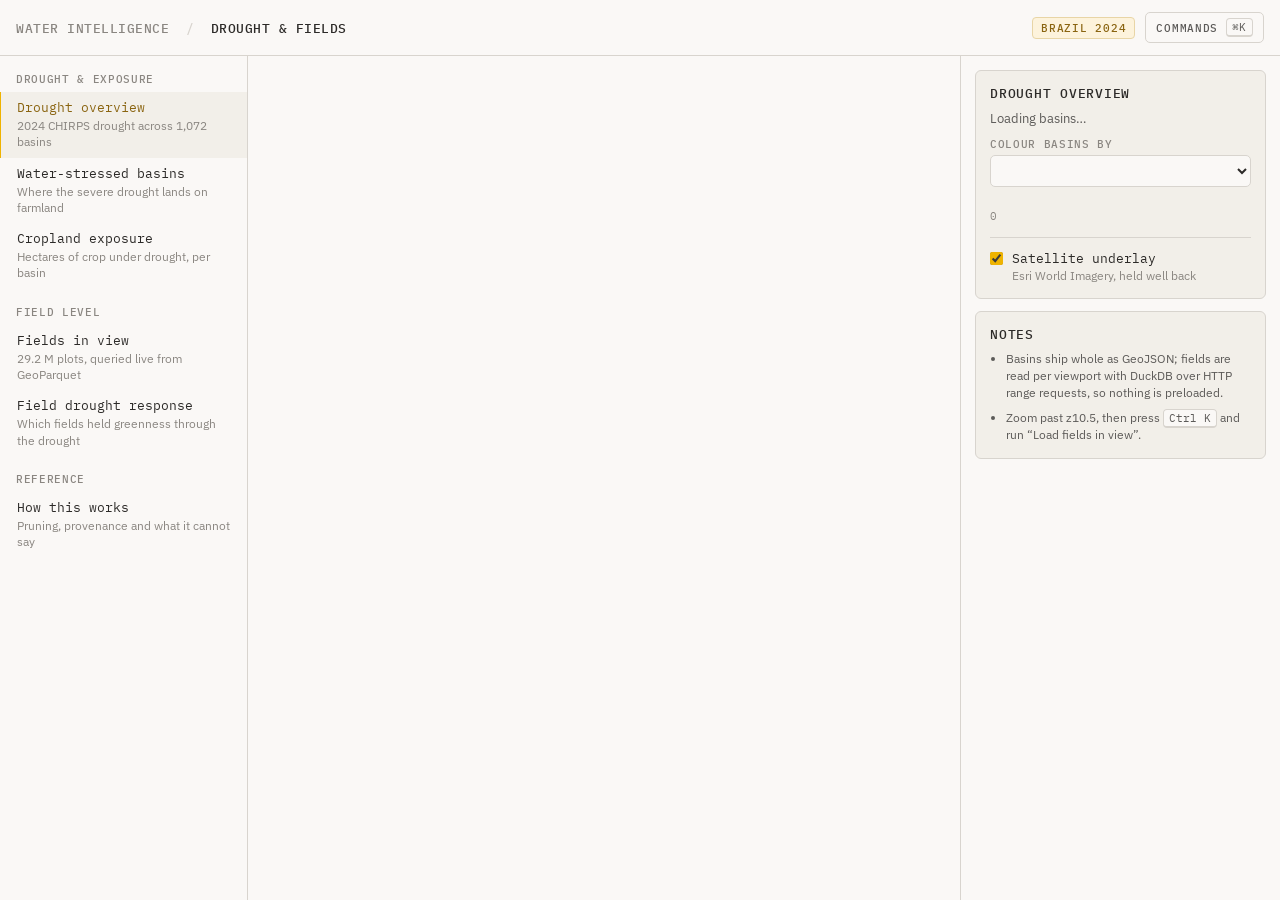
==== index.html @ f7aba3d2 "Brazil drought and fields: analysis, app, and public build Basin-scale CHIRPS drought for 2024 joine" ====
<!doctype html>
<html lang="en">
<head>
<meta charset="utf-8">
<meta name="viewport" content="width=device-width,initial-scale=1">
<title>Drought and Fields</title>
<link rel="preconnect" href="https://fonts.googleapis.com">
<link rel="preconnect" href="https://fonts.gstatic.com" crossorigin>
<link rel="stylesheet" href="https://fonts.googleapis.com/css2?family=IBM+Plex+Mono:wght@400;500;600&family=IBM+Plex+Sans:wght@400;500;600&display=swap">
<!-- MapLibre is vendored rather than pulled from a CDN: it tiles GeoJSON in a web
     worker, and a cross-origin script cannot spawn that worker, so the map paints its
     background and then silently never renders a single data layer. -->
<link rel="stylesheet" href="./vendor/maplibre-gl.css">
<link rel="stylesheet" href="./src/app.css">
</head>
<body>

<header class="header">
  <div class="crumbs">
    <span class="crumb-root">WATER INTELLIGENCE</span>
    <span class="crumb-sep">/</span>
    <span class="crumb-leaf">DROUGHT &amp; FIELDS</span>
  </div>
  <div class="header-right">
    <span class="badge" id="scopeBadge">BRAZIL 2024</span>
    <button class="ghost" id="paletteBtn" type="button">
      <span>COMMANDS</span><kbd id="kbdHint">⌘K</kbd>
    </button>
  </div>
</header>

<div class="shell">

  <!-- left: views, in the reference's grouped-nav form -->
  <nav class="sidebar" id="sidebar" aria-label="Views">
    <p class="group">Drought &amp; exposure</p>
    <a class="view-link active" data-view="overview" href="#overview">
      <span class="vt">Drought overview</span>
      <span class="vd">2024 CHIRPS drought across 1,072 basins</span>
    </a>
    <a class="view-link" data-view="stress" href="#stress">
      <span class="vt">Water-stressed basins</span>
      <span class="vd">Where the severe drought lands on farmland</span>
    </a>
    <a class="view-link" data-view="exposure" href="#exposure">
      <span class="vt">Cropland exposure</span>
      <span class="vd">Hectares of crop under drought, per basin</span>
    </a>

    <p class="group">Field level</p>
    <a class="view-link" data-view="fields" href="#fields">
      <span class="vt">Fields in view</span>
      <span class="vd">29.2 M plots, queried live from GeoParquet</span>
    </a>
    <a class="view-link" data-view="response" href="#response">
      <span class="vt">Field drought response</span>
      <span class="vd">Which fields held greenness through the drought</span>
    </a>

    <div id="exampleNav"></div>

    <p class="group">Reference</p>
    <a class="view-link" data-view="method" href="#method">
      <span class="vt">How this works</span>
      <span class="vd">Pruning, provenance and what it cannot say</span>
    </a>
  </nav>

  <!-- centre: the map -->
  <main class="main">
    <div id="map"></div>
    <div id="log" class="log" aria-live="polite"></div>
  </main>

  <!-- right: context for the active view -->
  <aside class="context" id="context">
    <section class="card" id="cardMain">
      <h2 id="ctxTitle">Drought overview</h2>
      <p class="ctxLead" id="ctxLead">Loading basins…</p>
      <label class="group" for="metricSel">Colour basins by</label>
      <select id="metricSel"></select>
      <div class="ramp" id="ramp"></div>
      <div class="rampLbl"><span id="rampLo">0</span><span id="rampHi"></span></div>
      <div id="ctxExtra"></div>
      <label class="toggle" for="satToggle">
        <input type="checkbox" id="satToggle" checked>
        <span>
          <span class="tt">Satellite underlay</span>
          <span class="td" id="satHint">Esri World Imagery, held well back</span>
        </span>
      </label>
    </section>

    <section class="card" id="basinBox" hidden>
      <h2 id="basinTitle">Basin</h2>
      <div class="stats" id="basinStats"></div>
      <div id="basinEvents"></div>
      <button class="primary" id="zoomFields" type="button">Load fields here</button>
    </section>

    <section class="card" id="fieldBox" hidden>
      <h2>Fields in view</h2>
      <div class="stats" id="fieldStats"></div>
      <div id="fieldClasses"></div>
    </section>

    <section class="card" id="pickBox" hidden>
      <h2 id="pickTitle">Field</h2>
      <div class="stats" id="pickStats"></div>
      <div id="pickCharts"></div>
    </section>

    <section class="card" id="notesBox">
      <h2>Notes</h2>
      <ul class="notes" id="notes">
        <li id="noteA">Basins ship whole as GeoJSON; fields are read per viewport with
          DuckDB over HTTP range requests, so nothing is preloaded.</li>
        <li id="noteB">Zoom past z10.5, then press <kbd>Ctrl K</kbd> and run
          “Load fields in view”.</li>
      </ul>
    </section>
  </aside>
</div>

<!-- command palette -->
<div id="paletteWrap" class="paletteWrap" hidden>
  <div class="paletteScrim" id="paletteScrim"></div>
  <div class="palette" role="dialog" aria-modal="true" aria-label="Command palette">
    <input id="paletteInput" type="text" autocomplete="off" spellcheck="false"
           placeholder="Type a command — try “cropland”, “fly to Sorriso”, “over 150 days”">
    <ul id="paletteList" role="listbox"></ul>
    <div class="paletteFoot">
      <span><kbd>↑</kbd><kbd>↓</kbd> move</span>
      <span><kbd>enter</kbd> run</span>
      <span><kbd>esc</kbd> close</span>
    </div>
  </div>
</div>

<div id="tip" class="tip"></div>

<script src="./vendor/maplibre-gl.js"></script>
<script type="module" src="./src/app.js"></script>
</body>
</html>
---- src/app.css ----
/* Matched to WRI's ai-web-map-exploration. Values read off the reference build:
   ground #faf8f6, ink #2c2a28, card #f2efe9, hairline #d8d4ce at 0.606px, WRI yellow
   oklch(.8 .17 85), IBM Plex Mono for structure and Plex Sans for prose, 13px base,
   248px sidebar, 56px header, nav items 7.2px/16px with a 1.8px amber left border. */

:root {
	color-scheme: light;
	--bg: #faf8f6;
	--card: #f2efe9;
	--line: #d8d4ce;
	--hair: 0.606px;
	--ink: #2c2a28;
	--ink-2: #5c5a58;
	--muted: #8a8681;
	--accent: oklch(0.8 0.17 85);
	--accent-soft: #fdf3dc;
	--accent-ink: #8a6410;
	--err: #b3402f;
	/* drought ramp: warm sequential on the cream ground */
	--d1: #f6e7c4; --d2: #f0cd92; --d3: #e9ac63; --d4: #de883f;
	--d5: #c9632a; --d6: #a8431d; --d7: #7d2814;
	--mono: "IBM Plex Mono", ui-monospace, SFMono-Regular, Menlo, monospace;
	--sans: "IBM Plex Sans", ui-sans-serif, system-ui, -apple-system, "Segoe UI", sans-serif;
	--h: 56px;
	--sidebar-w: 248px;
	--context-w: 320px;
}

* { box-sizing: border-box; }
html, body { height: 100%; margin: 0; }
body {
	background: var(--bg); color: var(--ink);
	font: 13px/1.55 var(--sans);
	-webkit-font-smoothing: antialiased; overflow: hidden;
}
kbd {
	font: 10.5px var(--mono);
	background: var(--bg); border: 1px solid var(--line); border-bottom-width: 2px;
	border-radius: 4px; padding: 1px 5px; color: var(--ink-2);
}

/* ---- header: uppercase mono breadcrumb, hairline rule -------------------- */
.header {
	position: fixed; inset: 0 0 auto 0; height: var(--h); z-index: 20;
	display: flex; align-items: center; justify-content: space-between;
	padding: 0 16px; background: var(--bg);
	border-bottom: var(--hair) solid var(--line);
}
.crumbs { font: 500 12.5px var(--mono); letter-spacing: .04em; }
.crumb-root { color: var(--muted); }
.crumb-sep { color: var(--line); margin: 0 8px; }
.crumb-leaf { color: var(--ink); }
.header-right { display: flex; align-items: center; gap: 10px; }
.badge {
	font: 500 10.5px var(--mono); letter-spacing: .07em; color: var(--accent-ink);
	background: var(--accent-soft); border: var(--hair) solid #e8d5a6;
	border-radius: 4px; padding: 3px 8px;
}
.ghost {
	background: var(--bg); border: var(--hair) solid var(--line); color: var(--ink-2);
	border-radius: 5px; padding: 5px 10px; font: 500 10.5px var(--mono);
	letter-spacing: .07em; cursor: pointer; display: inline-flex; gap: 8px;
	align-items: center;
}
.ghost:hover { color: var(--ink); border-color: var(--ink-2); }
.ghost:focus-visible { outline: 2px solid var(--accent); outline-offset: 2px; }

/* ---- three-column shell -------------------------------------------------- */
.shell {
	position: fixed; inset: var(--h) 0 0 0;
	display: grid; grid-template-columns: var(--sidebar-w) minmax(0, 1fr) var(--context-w);
}
@media (max-width: 1180px) {
	.shell { grid-template-columns: var(--sidebar-w) minmax(0, 1fr); }
	.context { display: none; }
}
@media (max-width: 780px) {
	.shell { grid-template-columns: minmax(0, 1fr); }
	.sidebar { display: none; }
}

/* ---- left nav: grouped list, amber active rail --------------------------- */
.sidebar {
	padding: 12px 0 24px; overflow-y: auto; background: var(--bg);
	border-right: var(--hair) solid var(--line);
}
.group {
	margin: 16px 16px 6px; font: 500 11.2px var(--mono); letter-spacing: .06em;
	color: var(--muted); text-transform: uppercase;
}
.sidebar .group:first-child { margin-top: 4px; }
.view-link {
	display: block; padding: 7.2px 16px; text-decoration: none; color: inherit;
	border-left: 1.8px solid transparent; cursor: pointer;
}
.view-link:hover { background: #f5f2ec; }
.view-link.active { background: var(--card); border-left-color: var(--accent); }
.view-link .vt {
	display: block; font: 13px var(--mono); color: var(--ink);
}
.view-link.active .vt { color: var(--accent-ink); }
.view-link .vd {
	display: block; font-size: 11.5px; color: var(--muted); line-height: 1.4;
	margin-top: 2px;
}
.view-link:focus-visible { outline: 2px solid var(--accent); outline-offset: -2px; }

/* ---- centre ------------------------------------------------------------- */
.main { position: relative; }
#map { position: absolute; inset: 0; background: var(--bg); }

/* ---- right context ------------------------------------------------------ */
.context {
	overflow-y: auto; background: var(--bg);
	border-left: var(--hair) solid var(--line); padding: 14px;
}
.card {
	background: var(--card); border: var(--hair) solid var(--line); border-radius: 6px;
	padding: 14px; margin-bottom: 12px;
}
.card:last-child { margin-bottom: 0; }
.card h2 {
	margin: 0 0 8px; font: 500 12.5px var(--mono); letter-spacing: .06em;
	text-transform: uppercase;
}
.ctxLead { margin: 0 0 6px; color: var(--ink-2); font-size: 12.5px; }
.card .group { margin: 12px 0 5px; }
select {
	width: 100%; background: var(--bg); color: var(--ink);
	border: var(--hair) solid var(--line); border-radius: 5px; padding: 6px 8px;
	font: 12.5px var(--sans);
}
select:focus-visible { outline: 2px solid var(--accent); outline-offset: 1px; }
.ramp { display: flex; height: 8px; border-radius: 2px; overflow: hidden; margin-top: 10px; }
.ramp i { flex: 1; display: block; }
.rampLbl {
	display: flex; justify-content: space-between; color: var(--muted);
	font: 10.5px var(--mono); margin-top: 4px;
}
.stats { display: grid; grid-template-columns: 1fr 1fr; gap: 9px 12px; }
.stat .v { font: 600 16px var(--mono); display: block; line-height: 1.15; }
.stat .k {
	font: 10.5px var(--mono); color: var(--muted); display: block; margin-top: 3px;
}
.evt {
	display: flex; justify-content: space-between; gap: 10px; padding: 5px 0;
	border-bottom: var(--hair) solid var(--line); font: 11.5px var(--mono);
}
.evt:last-child { border-bottom: 0; }
.evt .d { color: var(--muted); }
.bar {
	height: 4px; border-radius: 2px; background: #e7e2d8; overflow: hidden; margin-top: 3px;
}
.bar i { display: block; height: 100%; }
.clsRow {
	display: grid; grid-template-columns: 1fr auto; gap: 8px; font-size: 12px;
	padding: 3px 0; align-items: center;
}
.clsRow .n { color: var(--ink-2); font: 11.5px var(--mono); }
.swatch {
	width: 9px; height: 9px; border-radius: 2px; display: inline-block; margin-right: 7px;
	vertical-align: -1px;
}
.notes { margin: 0; padding-left: 16px; color: var(--ink-2); font-size: 12px; }
.notes li { margin-bottom: 7px; line-height: 1.45; }
.notes li:last-child { margin-bottom: 0; }
.rank { margin-top: 4px; }
.rankRow {
	display: grid; grid-template-columns: auto 1fr auto; gap: 9px; align-items: baseline;
	padding: 5px 0; border-bottom: var(--hair) solid var(--line); cursor: pointer;
	font-size: 12px;
}
.rankRow:last-child { border-bottom: 0; }
.rankRow:hover .rankName { color: var(--accent-ink); }
.rankRow .i { font: 10.5px var(--mono); color: var(--muted); }
.rankName { font: 11.5px var(--mono); }
.rankVal { font: 11.5px var(--mono); color: var(--ink-2); }
button.primary {
	width: 100%; margin-top: 12px; background: var(--accent);
	border: var(--hair) solid #d9930f; color: #2c2205; border-radius: 5px;
	padding: 8px 10px; font: 500 11px var(--mono); letter-spacing: .07em;
	text-transform: uppercase; cursor: pointer;
}
button.primary:hover { filter: brightness(1.05); }
button.primary:disabled { opacity: .45; cursor: default; }
button.primary:focus-visible { outline: 2px solid var(--ink); outline-offset: 2px; }

/* ---- action log --------------------------------------------------------- */
.log {
	position: absolute; right: 14px; bottom: 14px; z-index: 10; width: 320px;
	display: flex; flex-direction: column; gap: 6px; pointer-events: none;
}
.log .row {
	background: var(--bg); border: var(--hair) solid var(--line);
	border-left: 2px solid var(--accent); border-radius: 5px; padding: 8px 11px;
	font-size: 12.5px; box-shadow: 0 4px 14px rgba(44, 42, 40, .10);
	animation: rise .18s ease-out;
}
.log .row b { font-weight: 600; }
.log .row .meta { color: var(--muted); font: 11px var(--mono); margin-top: 2px; }
.log .row.err { border-left-color: var(--err); }
@keyframes rise { from { opacity: 0; transform: translateY(6px); } }
@media (prefers-reduced-motion: reduce) { .log .row { animation: none; } }

/* ---- command palette ---------------------------------------------------- */
.paletteWrap { position: fixed; inset: 0; z-index: 40; }
.paletteScrim { position: absolute; inset: 0; background: rgba(44, 42, 40, .28); }
.palette {
	position: relative; margin: 12vh auto 0; width: min(620px, 92vw);
	background: var(--bg); border: var(--hair) solid var(--line); border-radius: 8px;
	box-shadow: 0 24px 70px rgba(44, 42, 40, .26); overflow: hidden;
}
.palette input {
	width: 100%; background: transparent; border: 0;
	border-bottom: var(--hair) solid var(--line);
	color: var(--ink); font: 14px var(--sans); padding: 14px 16px; outline: none;
}
.palette input::placeholder { color: var(--muted); }
.palette ul { list-style: none; margin: 0; padding: 6px; max-height: 46vh; overflow-y: auto; }
.palette li {
	padding: 8px 11px; border-radius: 5px; cursor: pointer; display: flex;
	align-items: center; gap: 10px; border-left: 1.8px solid transparent;
}
.palette li[aria-selected="true"] {
	background: var(--card); border-left-color: var(--accent);
}
.palette li .t { flex: 1; }
.palette li .t > div:first-child { font: 12.5px var(--mono); }
.palette li[aria-selected="true"] .t > div:first-child { color: var(--accent-ink); }
.palette li .g {
	font: 10px var(--mono); letter-spacing: .07em; text-transform: uppercase;
	color: var(--muted);
}
.palette li .h { font-size: 11.5px; color: var(--ink-2); margin-top: 2px; }
.palette li.ai .t > div:first-child { color: var(--accent-ink); }
.paletteFoot {
	display: flex; gap: 16px; padding: 9px 14px;
	border-top: var(--hair) solid var(--line);
	color: var(--muted); font: 10.5px var(--mono); background: var(--card);
}

.tip {
	position: fixed; z-index: 30; pointer-events: none; opacity: 0; transition: opacity .1s;
	background: var(--bg); border: var(--hair) solid var(--line); border-radius: 5px;
	padding: 8px 11px; font-size: 12px; max-width: 280px;
	box-shadow: 0 8px 24px rgba(44, 42, 40, .16);
}
.tip b { font: 500 12px var(--mono); }
.tip .r {
	display: flex; justify-content: space-between; gap: 14px; margin-top: 3px;
	color: var(--ink-2); font: 11.5px var(--mono);
}

.maplibregl-ctrl-group { border: var(--hair) solid var(--line) !important; }
.maplibregl-ctrl-attrib { font-size: 10.5px; }

/* label used by the land-cover summary and the response panel */
.lbl {
	font: 500 11.2px var(--mono); letter-spacing: .06em; color: var(--muted);
	text-transform: uppercase; margin: 12px 0 5px;
}
.spark { display: block; margin-top: 8px; overflow: visible; }
code {
	font: 11.5px var(--mono); background: var(--card);
	border: var(--hair) solid var(--line); border-radius: 3px; padding: 0 4px;
}

.toggle {
	display: flex; gap: 9px; align-items: flex-start; margin-top: 14px;
	padding-top: 12px; border-top: var(--hair) solid var(--line); cursor: pointer;
}
.toggle input { margin: 2px 0 0; accent-color: var(--accent); flex: none; }
.toggle .tt { display: block; font: 12.5px var(--mono); }
.toggle .td {
	display: block; font-size: 11.5px; color: var(--muted); line-height: 1.4;
	margin-top: 2px;
}
.toggle:hover .tt { color: var(--accent-ink); }

/* ---- field trend charts -------------------------------------------------- */
.chart { display: block; margin-top: 10px; overflow: visible; }
/* The series colour is set inline per path. It has to be: two panels in one document
   both define a main series, and a shared rule here would let the later one repaint the
   earlier one - which is exactly what happened, leaving the legend telling the truth
   while the line told a different one. */
.chart .main { fill: none; stroke-width: 2; stroke-linejoin: round; }
.chart .ref {
	fill: none; stroke: var(--ink-2); stroke-width: 1.4; stroke-dasharray: 3 2.5;
}
.chart .axis { stroke: var(--line); stroke-width: 1; }
.chart .cband { fill: #e9ac63; opacity: .20; }
.chart .tick { font: 9.5px var(--mono); fill: var(--muted); }
/* Legend is always present for two series, and the reference carries its dash as a
   second cue so identity never rests on colour alone. */
.legend {
	display: flex; flex-wrap: wrap; gap: 4px 14px; margin-top: 3px;
	font: 10.5px var(--mono); color: var(--ink-2);
}
.legend i {
	display: inline-block; width: 10px; height: 2px; vertical-align: 3px;
	margin-right: 5px; border-radius: 1px;
}
.legend i.dash {
	height: 0; border-top: 1.4px dashed var(--ink-2); vertical-align: 4px;
}
#pickCharts .rampLbl { margin-top: 6px; }
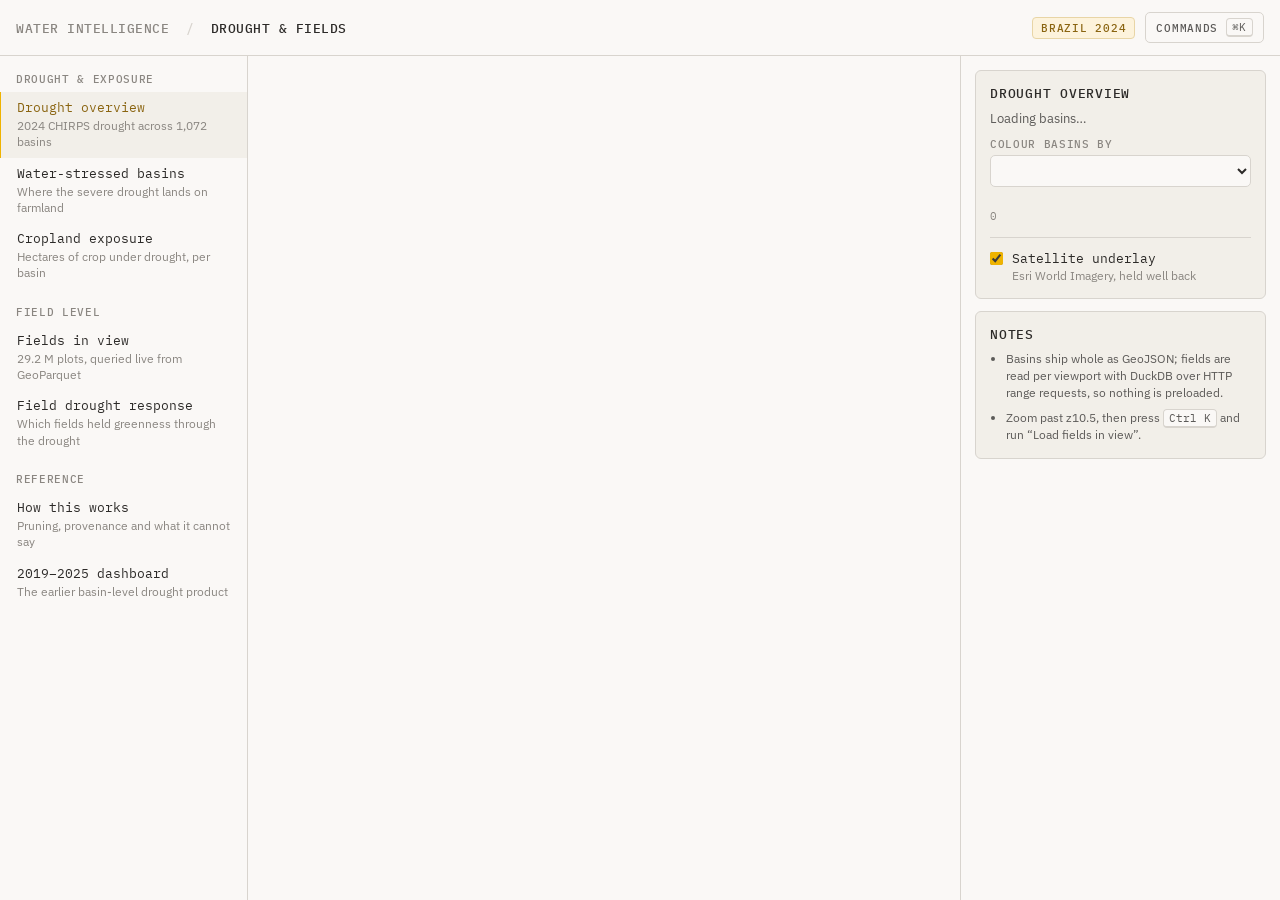
==== commit fcc0d593: "Merge the drought product and the fields app into one repo These were built separately and answer tw" ====
--- a/index.html
+++ b/index.html
@@ -63,6 +63,10 @@
     <a class="view-link" data-view="method" href="#method">
       <span class="vt">How this works</span>
       <span class="vd">Pruning, provenance and what it cannot say</span>
+    </a>
+    <a class="view-link" href="./overview.html">
+      <span class="vt">2019–2025 dashboard</span>
+      <span class="vd">The earlier basin-level drought product</span>
     </a>
   </nav>
 
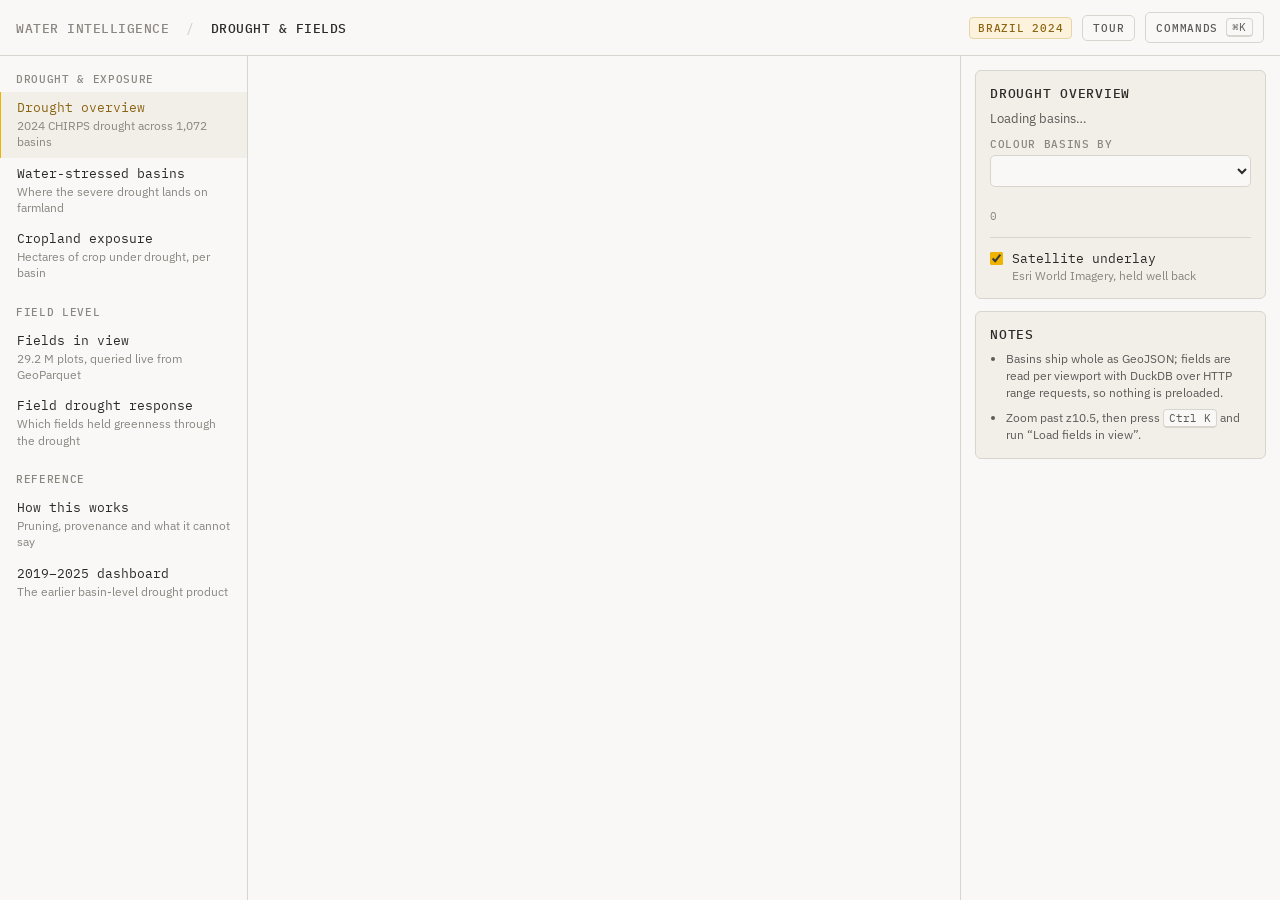
==== commit c491b66d: "Add a skippable guided tour for first-time visitors The page opens on 1,072 river basins, ten exampl" ====
--- a/index.html
+++ b/index.html
@@ -23,6 +23,9 @@
   </div>
   <div class="header-right">
     <span class="badge" id="scopeBadge">BRAZIL 2024</span>
+    <button class="ghost" id="tourBtn" type="button" title="A one-minute guided tour">
+      <span>TOUR</span>
+    </button>
     <button class="ghost" id="paletteBtn" type="button">
       <span>COMMANDS</span><kbd id="kbdHint">⌘K</kbd>
     </button>
--- a/src/app.css
+++ b/src/app.css
@@ -304,3 +304,50 @@
 	height: 0; border-top: 1.4px dashed var(--ink-2); vertical-align: 4px;
 }
 #pickCharts .rampLbl { margin-top: 6px; }
+
+/* ---- guided tour --------------------------------------------------------- */
+.tour { position: fixed; inset: 0; z-index: 60; pointer-events: none; }
+/* Full dim only when there is nothing to point at; otherwise the spotlight's own shadow
+   dims the page and leaves it clickable, so nobody is trapped inside the tour. */
+.tourScrim {
+	position: absolute; inset: 0; background: rgba(44, 42, 40, .42); pointer-events: auto;
+}
+.tourSpot {
+	position: fixed; border-radius: 6px; pointer-events: none;
+	box-shadow: 0 0 0 9999px rgba(44, 42, 40, .38);
+	outline: 2px solid var(--accent); outline-offset: 0;
+	transition: left .28s ease, top .28s ease, width .28s ease, height .28s ease;
+}
+.tourCard {
+	position: fixed; left: 16px; top: 16px; width: min(340px, calc(100vw - 32px));
+	background: var(--bg); border: var(--hair) solid var(--line); border-radius: 8px;
+	border-top: 2px solid var(--accent);
+	box-shadow: 0 18px 50px rgba(44, 42, 40, .28); padding: 14px 16px 12px;
+	pointer-events: auto; transition: left .28s ease, top .28s ease;
+}
+.tourStep {
+	margin: 0 0 6px; font: 500 10.5px var(--mono); letter-spacing: .07em;
+	text-transform: uppercase; color: var(--accent-ink);
+}
+.tourCard h2 { margin: 0 0 8px; font: 500 14px var(--mono); color: var(--ink); }
+.tourBody { font-size: 13px; line-height: 1.55; color: var(--ink-2); }
+.tourBody p { margin: 0 0 8px; }
+.tourBody p:last-child { margin-bottom: 0; }
+.tourBody em { color: var(--ink); font-style: normal; font-weight: 600; }
+.tourNav { display: flex; gap: 8px; align-items: center; margin-top: 14px; }
+.tourNav .grow { flex: 1; }
+/* .ghost and .primary set their own display, which beats the hidden attribute's UA rule -
+   so without this, Back shows on the first step. */
+.tour [hidden] { display: none !important; }
+.tourNav button { white-space: nowrap; }
+.tourNav button.primary { width: auto; margin-top: 0; padding: 7px 12px; }
+.tourLink {
+	background: none; border: 0; padding: 4px 0; cursor: pointer;
+	font: 11px var(--mono); color: var(--muted); text-decoration: underline;
+	text-underline-offset: 3px;
+}
+.tourLink:hover { color: var(--ink); }
+.tourLink:focus-visible { outline: 2px solid var(--accent); outline-offset: 2px; }
+@media (prefers-reduced-motion: reduce) {
+	.tourSpot, .tourCard { transition: none; }
+}
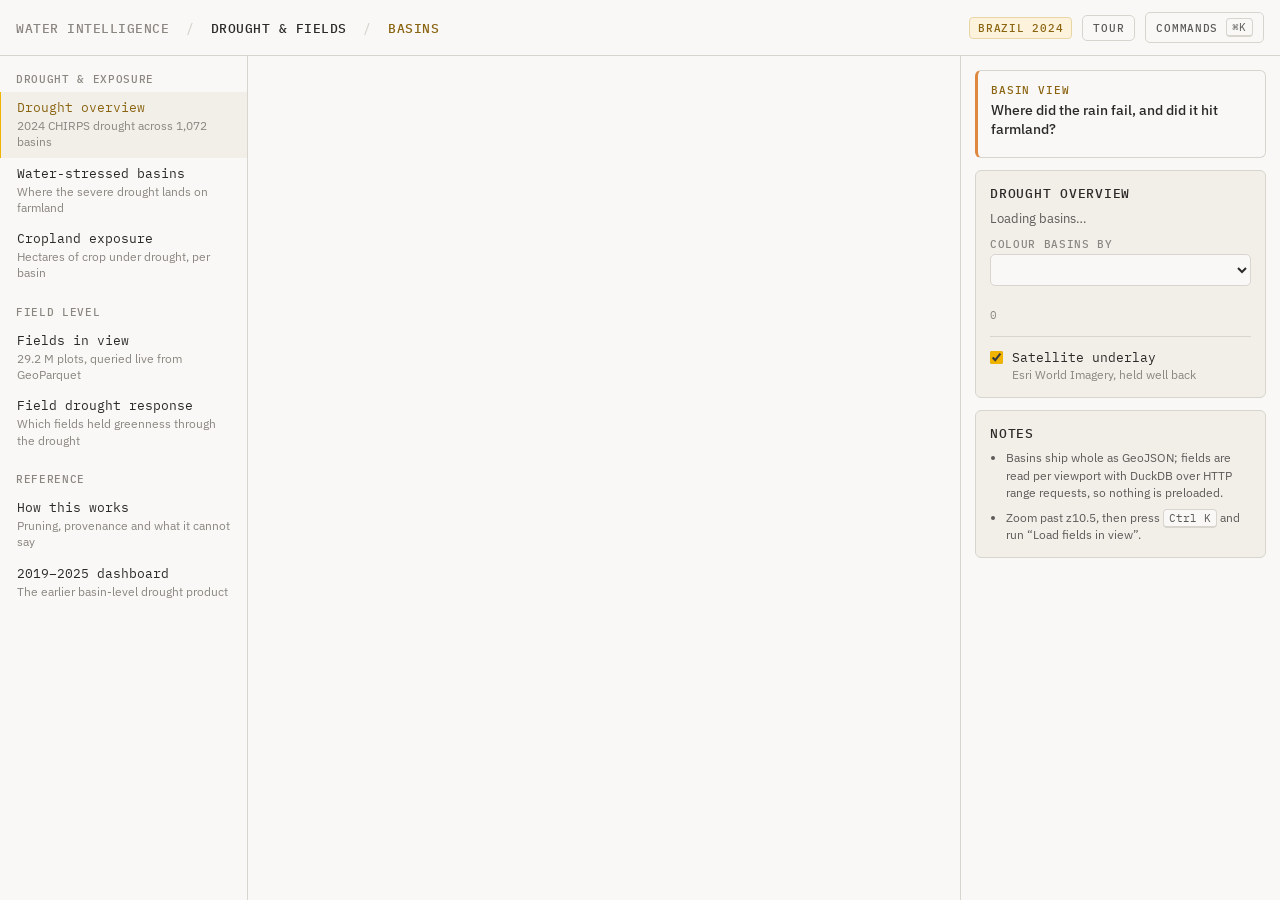
==== commit e61df9a1: "Split the panel into basin view and field view, one objective each Feedback from Alex: after the tou" ====
--- a/index.html
+++ b/index.html
@@ -20,6 +20,8 @@
     <span class="crumb-root">WATER INTELLIGENCE</span>
     <span class="crumb-sep">/</span>
     <span class="crumb-leaf">DROUGHT &amp; FIELDS</span>
+    <span class="crumb-sep">/</span>
+    <span class="crumb-mode" id="crumbMode">BASINS</span>
   </div>
   <div class="header-right">
     <span class="badge" id="scopeBadge">BRAZIL 2024</span>
@@ -81,13 +83,24 @@
 
   <!-- right: context for the active view -->
   <aside class="context" id="context">
+    <!-- One objective per mode. Everything below it either serves that objective or is
+         hidden while it is active. -->
+    <section class="objective" id="objBox" data-mode="basin" aria-live="polite">
+      <p class="objMode" id="objMode">Basin view</p>
+      <p class="objQ" id="objQ">Where did the rain fail, and did it hit farmland?</p>
+      <p class="objText" id="objText"></p>
+      <button type="button" class="objBack" id="objBack" hidden>&larr; Back to all basins</button>
+    </section>
+
     <section class="card" id="cardMain">
       <h2 id="ctxTitle">Drought overview</h2>
       <p class="ctxLead" id="ctxLead">Loading basins…</p>
-      <label class="group" for="metricSel">Colour basins by</label>
-      <select id="metricSel"></select>
-      <div class="ramp" id="ramp"></div>
-      <div class="rampLbl"><span id="rampLo">0</span><span id="rampHi"></span></div>
+      <div id="basinControls">
+        <label class="group" for="metricSel">Colour basins by</label>
+        <select id="metricSel"></select>
+        <div class="ramp" id="ramp"></div>
+        <div class="rampLbl"><span id="rampLo">0</span><span id="rampHi"></span></div>
+      </div>
       <div id="ctxExtra"></div>
       <label class="toggle" for="satToggle">
         <input type="checkbox" id="satToggle" checked>
--- a/src/app.css
+++ b/src/app.css
@@ -351,3 +351,32 @@
 @media (prefers-reduced-motion: reduce) {
 	.tourSpot, .tourCard { transition: none; }
 }
+
+/* ---- mode objective ------------------------------------------------------- */
+/* The one question the current view answers. Sits above every card so the panel reads
+   top-down as "what this view is for", then the evidence for it. The two modes differ in
+   rail colour as well as text, so the switch registers even peripherally. */
+.objective {
+	margin-bottom: 12px; padding: 12px 14px 12px 13px; border-radius: 6px;
+	background: var(--bg); border: var(--hair) solid var(--line);
+	border-left: 3px solid var(--d4);
+}
+.objective[data-mode="field"] { border-left-color: #1f7a34; }
+.objMode {
+	margin: 0 0 4px; font: 500 10.5px var(--mono); letter-spacing: .08em;
+	text-transform: uppercase; color: var(--accent-ink);
+}
+.objective[data-mode="field"] .objMode { color: #1f5e2c; }
+.objQ { margin: 0 0 6px; font: 500 14px/1.35 var(--sans); color: var(--ink); }
+.objText { margin: 0; font-size: 12.5px; line-height: 1.5; color: var(--ink-2); }
+.objBack {
+	margin-top: 10px; background: none; border: 0; padding: 0; cursor: pointer;
+	font: 11.5px var(--mono); color: var(--ink-2); text-decoration: underline;
+	text-underline-offset: 3px;
+}
+.objBack:hover { color: var(--ink); }
+.objBack:focus-visible { outline: 2px solid var(--accent); outline-offset: 2px; }
+.crumb-mode { color: var(--accent-ink); }
+body[data-mode="field"] .crumb-mode { color: #1f5e2c; }
+/* Cards and controls set their own display; hidden must win. */
+.context [hidden], .objective [hidden] { display: none !important; }
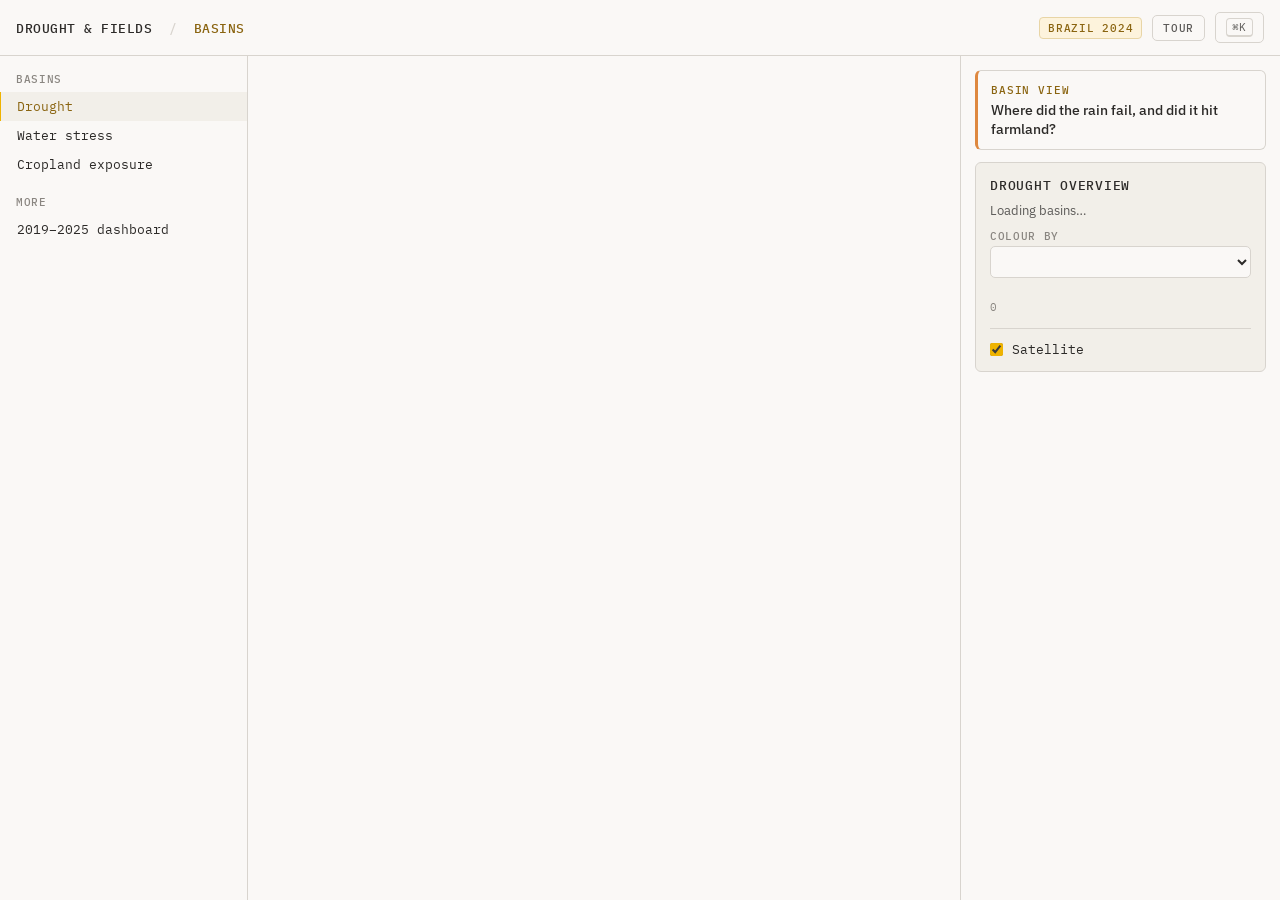
==== commit 408b7438: "Strip the page to data, one question per view, and lint what remains The page carried four layers of" ====
--- a/index.html
+++ b/index.html
@@ -17,8 +17,6 @@
 
 <header class="header">
   <div class="crumbs">
-    <span class="crumb-root">WATER INTELLIGENCE</span>
-    <span class="crumb-sep">/</span>
     <span class="crumb-leaf">DROUGHT &amp; FIELDS</span>
     <span class="crumb-sep">/</span>
     <span class="crumb-mode" id="crumbMode">BASINS</span>
@@ -29,7 +27,7 @@
       <span>TOUR</span>
     </button>
     <button class="ghost" id="paletteBtn" type="button">
-      <span>COMMANDS</span><kbd id="kbdHint">⌘K</kbd>
+      <kbd id="kbdHint">⌘K</kbd>
     </button>
   </div>
 </header>
@@ -38,40 +36,29 @@
 
   <!-- left: views, in the reference's grouped-nav form -->
   <nav class="sidebar" id="sidebar" aria-label="Views">
-    <p class="group">Drought &amp; exposure</p>
+    <p class="group">Basins</p>
     <a class="view-link active" data-view="overview" href="#overview">
-      <span class="vt">Drought overview</span>
-      <span class="vd">2024 CHIRPS drought across 1,072 basins</span>
+      <span class="vt">Drought</span>
     </a>
     <a class="view-link" data-view="stress" href="#stress">
-      <span class="vt">Water-stressed basins</span>
-      <span class="vd">Where the severe drought lands on farmland</span>
+      <span class="vt">Water stress</span>
     </a>
     <a class="view-link" data-view="exposure" href="#exposure">
       <span class="vt">Cropland exposure</span>
-      <span class="vd">Hectares of crop under drought, per basin</span>
     </a>
 
-    <p class="group">Field level</p>
-    <a class="view-link" data-view="fields" href="#fields">
+    <a class="view-link" data-view="fields" href="#fields" hidden>
       <span class="vt">Fields in view</span>
-      <span class="vd">29.2 M plots, queried live from GeoParquet</span>
     </a>
-    <a class="view-link" data-view="response" href="#response">
+    <a class="view-link" data-view="response" href="#response" hidden>
       <span class="vt">Field drought response</span>
-      <span class="vd">Which fields held greenness through the drought</span>
     </a>
 
     <div id="exampleNav"></div>
 
-    <p class="group">Reference</p>
-    <a class="view-link" data-view="method" href="#method">
-      <span class="vt">How this works</span>
-      <span class="vd">Pruning, provenance and what it cannot say</span>
-    </a>
+    <p class="group">More</p>
     <a class="view-link" href="./overview.html">
       <span class="vt">2019–2025 dashboard</span>
-      <span class="vd">The earlier basin-level drought product</span>
     </a>
   </nav>
 
@@ -88,15 +75,14 @@
     <section class="objective" id="objBox" data-mode="basin" aria-live="polite">
       <p class="objMode" id="objMode">Basin view</p>
       <p class="objQ" id="objQ">Where did the rain fail, and did it hit farmland?</p>
-      <p class="objText" id="objText"></p>
-      <button type="button" class="objBack" id="objBack" hidden>&larr; Back to all basins</button>
+      <button type="button" class="objBack" id="objBack" hidden>&larr; All basins</button>
     </section>
 
     <section class="card" id="cardMain">
       <h2 id="ctxTitle">Drought overview</h2>
       <p class="ctxLead" id="ctxLead">Loading basins…</p>
       <div id="basinControls">
-        <label class="group" for="metricSel">Colour basins by</label>
+        <label class="group" for="metricSel">Colour by</label>
         <select id="metricSel"></select>
         <div class="ramp" id="ramp"></div>
         <div class="rampLbl"><span id="rampLo">0</span><span id="rampHi"></span></div>
@@ -105,8 +91,7 @@
       <label class="toggle" for="satToggle">
         <input type="checkbox" id="satToggle" checked>
         <span>
-          <span class="tt">Satellite underlay</span>
-          <span class="td" id="satHint">Esri World Imagery, held well back</span>
+          <span class="tt">Satellite</span>
         </span>
       </label>
     </section>
@@ -130,15 +115,6 @@
       <div id="pickCharts"></div>
     </section>
 
-    <section class="card" id="notesBox">
-      <h2>Notes</h2>
-      <ul class="notes" id="notes">
-        <li id="noteA">Basins ship whole as GeoJSON; fields are read per viewport with
-          DuckDB over HTTP range requests, so nothing is preloaded.</li>
-        <li id="noteB">Zoom past z10.5, then press <kbd>Ctrl K</kbd> and run
-          “Load fields in view”.</li>
-      </ul>
-    </section>
   </aside>
 </div>
 
@@ -147,7 +123,7 @@
   <div class="paletteScrim" id="paletteScrim"></div>
   <div class="palette" role="dialog" aria-modal="true" aria-label="Command palette">
     <input id="paletteInput" type="text" autocomplete="off" spellcheck="false"
-           placeholder="Type a command — try “cropland”, “fly to Sorriso”, “over 150 days”">
+           placeholder="Search commands">
     <ul id="paletteList" role="listbox"></ul>
     <div class="paletteFoot">
       <span><kbd>↑</kbd><kbd>↓</kbd> move</span>
--- a/src/app.css
+++ b/src/app.css
@@ -379,4 +379,17 @@
 .crumb-mode { color: var(--accent-ink); }
 body[data-mode="field"] .crumb-mode { color: #1f5e2c; }
 /* Cards and controls set their own display; hidden must win. */
-.context [hidden], .objective [hidden] { display: none !important; }
+/* .ghost, .primary and .view-link all set their own display, which beats the UA rule for
+   the hidden attribute. Without this, hidden nav items and buttons still show. */
+[hidden] { display: none !important; }
+
+/* ---- minimal pass -------------------------------------------------------- */
+/* The one caveat that stays on the page: quieter than a lead, still legible. */
+.ctxNote {
+	margin: 8px 0 0; font-size: 11.5px; line-height: 1.45; color: var(--muted);
+}
+/* Nav items lost their description lines, so they need less vertical room. */
+.view-link { padding-top: 6px; padding-bottom: 6px; }
+.objective { padding-bottom: 10px; }
+.objQ { margin-bottom: 0; }
+.objBack { margin-top: 8px; }
